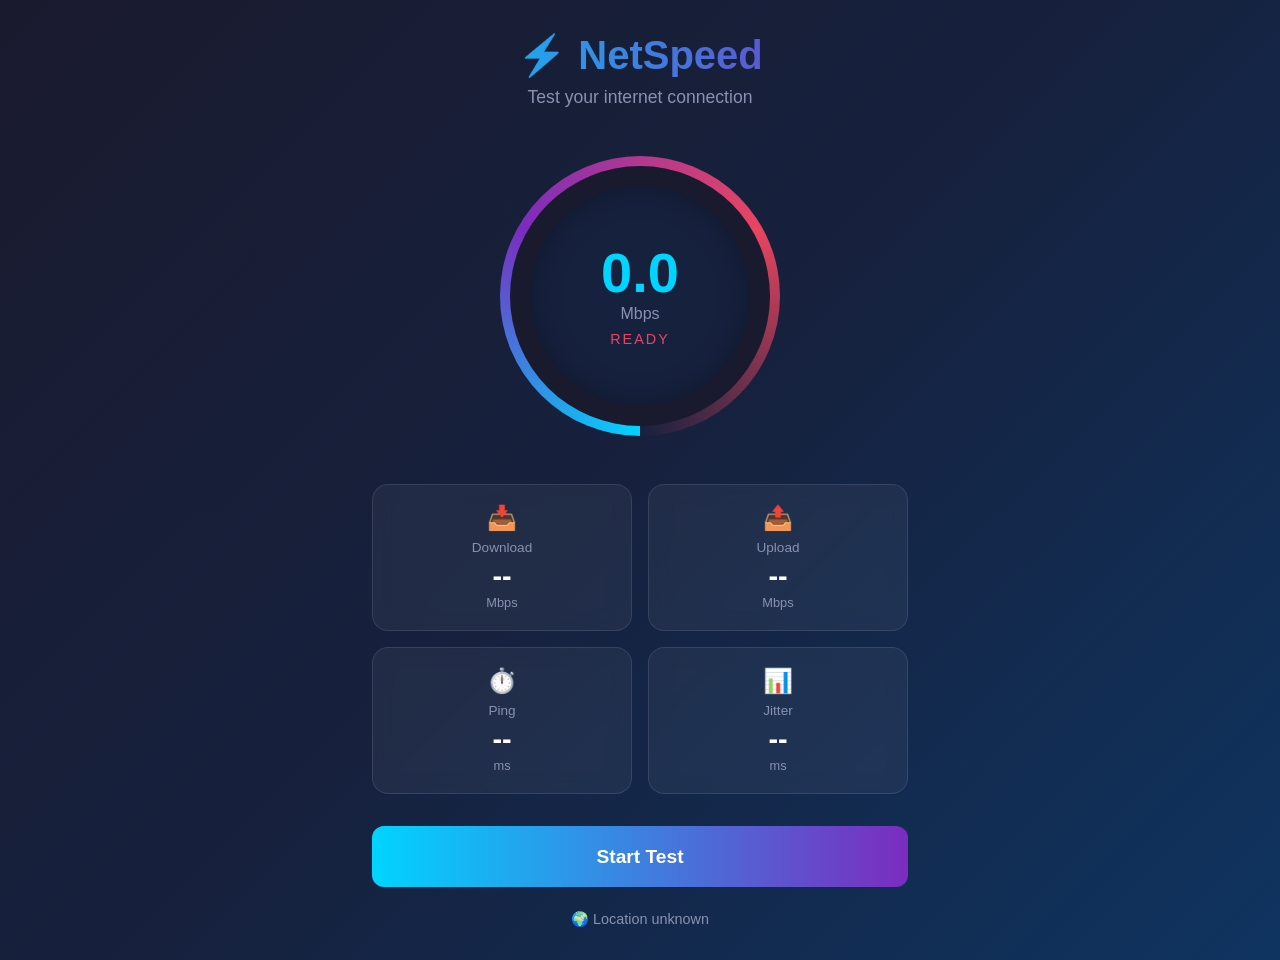
==== index.html @ 4a1c8ae5 "Add website favicon" ====
<!DOCTYPE html>
<html lang="en">
<head>
    <meta charset="UTF-8">
    <meta name="viewport" content="width=device-width, initial-scale=1.0">
    <title>NetSpeed - Network Speed Test</title>
    <link rel="stylesheet" href="style.css">
    <link rel="icon" type="image/png" href="favicon.png">
</head>
<body>
    <div class="container">
        <header>
            <h1>⚡ NetSpeed</h1>
            <p>Test your internet connection</p>
        </header>

        <div class="gauge-container">
            <div class="gauge">
                <div class="gauge-bg"></div>
                <div class="gauge-fill" id="gaugeFill"></div>
                <div class="gauge-center">
                    <span class="speed-value" id="speedValue">0.0</span>
                    <span class="speed-unit" id="speedUnit">Mbps</span>
                    <span class="test-label" id="testLabel">Ready</span>
                </div>
            </div>
        </div>

        <div class="results" id="results">
            <div class="result-card">
                <span class="result-icon">📥</span>
                <span class="result-label">Download</span>
                <span class="result-value" id="downloadResult">--</span>
                <span class="result-unit">Mbps</span>
            </div>
            <div class="result-card">
                <span class="result-icon">📤</span>
                <span class="result-label">Upload</span>
                <span class="result-value" id="uploadResult">--</span>
                <span class="result-unit">Mbps</span>
            </div>
            <div class="result-card">
                <span class="result-icon">⏱️</span>
                <span class="result-label">Ping</span>
                <span class="result-value" id="pingResult">--</span>
                <span class="result-unit">ms</span>
            </div>
            <div class="result-card">
                <span class="result-icon">📊</span>
                <span class="result-label">Jitter</span>
                <span class="result-value" id="jitterResult">--</span>
                <span class="result-unit">ms</span>
            </div>
        </div>

        <button class="start-btn" id="startBtn" onclick="startTest()">
            <span class="btn-text">Start Test</span>
            <div class="btn-loader" id="btnLoader"></div>
        </button>

        <div class="server-info">
            <span id="serverLocation">🌍 Detecting location...</span>
        </div>
    </div>

    <script src="app.js"></script>
</body>
</html>
---- style.css ----
* {
    margin: 0;
    padding: 0;
    box-sizing: border-box;
}

body {
    font-family: -apple-system, BlinkMacSystemFont, 'Segoe UI', Roboto, sans-serif;
    background: linear-gradient(135deg, #1a1a2e 0%, #16213e 50%, #0f3460 100%);
    min-height: 100vh;
    color: #fff;
    display: flex;
    justify-content: center;
    align-items: center;
}

.container {
    width: 90%;
    max-width: 600px;
    padding: 2rem;
    text-align: center;
}

header h1 {
    font-size: 2.5rem;
    margin-bottom: 0.5rem;
    background: linear-gradient(90deg, #00d4ff, #7b2cbf);
    -webkit-background-clip: text;
    background-clip: text;
    -webkit-text-fill-color: transparent;
}

header p {
    color: #8892b0;
    font-size: 1.1rem;
}

.gauge-container {
    margin: 3rem 0;
    position: relative;
}

.gauge {
    width: 280px;
    height: 280px;
    margin: 0 auto;
    position: relative;
    border-radius: 50%;
    background: conic-gradient(
        from 180deg,
        #00d4ff 0deg,
        #7b2cbf 120deg,
        #e94560 240deg,
        transparent 360deg
    );
    padding: 10px;
}

.gauge-bg {
    position: absolute;
    inset: 10px;
    background: #1a1a2e;
    border-radius: 50%;
    z-index: 1;
}

.gauge-fill {
    position: absolute;
    inset: 20px;
    border-radius: 50%;
    background: conic-gradient(
        from 180deg,
        transparent 0deg,
        #00d4ff var(--fill, 0deg),
        transparent var(--fill, 0deg)
    );
    z-index: 2;
    transition: --fill 0.3s ease;
}

.gauge-center {
    position: absolute;
    inset: 30px;
    background: #16213e;
    border-radius: 50%;
    z-index: 3;
    display: flex;
    flex-direction: column;
    justify-content: center;
    align-items: center;
    box-shadow: inset 0 0 30px rgba(0,0,0,0.3);
}

.speed-value {
    font-size: 3.5rem;
    font-weight: 700;
    color: #00d4ff;
    line-height: 1;
}

.speed-unit {
    font-size: 1rem;
    color: #8892b0;
    margin-top: 0.3rem;
}

.test-label {
    font-size: 0.9rem;
    color: #e94560;
    margin-top: 0.5rem;
    text-transform: uppercase;
    letter-spacing: 2px;
}

.results {
    display: grid;
    grid-template-columns: repeat(2, 1fr);
    gap: 1rem;
    margin: 2rem 0;
}

.result-card {
    background: rgba(255,255,255,0.05);
    border: 1px solid rgba(255,255,255,0.1);
    border-radius: 16px;
    padding: 1.2rem;
    backdrop-filter: blur(10px);
    transition: transform 0.2s, border-color 0.2s;
}

.result-card:hover {
    transform: translateY(-3px);
    border-color: rgba(0,212,255,0.3);
}

.result-icon {
    font-size: 1.5rem;
    display: block;
    margin-bottom: 0.5rem;
}

.result-label {
    font-size: 0.85rem;
    color: #8892b0;
    display: block;
    margin-bottom: 0.3rem;
}

.result-value {
    font-size: 1.8rem;
    font-weight: 700;
    color: #fff;
    display: block;
}

.result-unit {
    font-size: 0.8rem;
    color: #8892b0;
}

.start-btn {
    width: 100%;
    padding: 1.2rem;
    font-size: 1.2rem;
    font-weight: 600;
    color: #fff;
    background: linear-gradient(90deg, #00d4ff, #7b2cbf);
    border: none;
    border-radius: 12px;
    cursor: pointer;
    position: relative;
    overflow: hidden;
    transition: transform 0.2s, box-shadow 0.2s;
}

.start-btn:hover:not(:disabled) {
    transform: translateY(-2px);
    box-shadow: 0 10px 30px rgba(0,212,255,0.3);
}

.start-btn:disabled {
    opacity: 0.7;
    cursor: not-allowed;
}

.btn-loader {
    display: none;
    width: 20px;
    height: 20px;
    border: 2px solid transparent;
    border-top-color: #fff;
    border-radius: 50%;
    animation: spin 0.8s linear infinite;
    position: absolute;
    right: 1.5rem;
    top: 50%;
    transform: translateY(-50%);
}

.btn-loader.active {
    display: block;
}

@keyframes spin {
    to { transform: translateY(-50%) rotate(360deg); }
}

.server-info {
    margin-top: 1.5rem;
    color: #8892b0;
    font-size: 0.9rem;
}

/* Responsive */
@media (max-width: 480px) {
    .gauge {
        width: 240px;
        height: 240px;
    }
    .speed-value {
        font-size: 2.8rem;
    }
    .results {
        grid-template-columns: 1fr;
    }
}
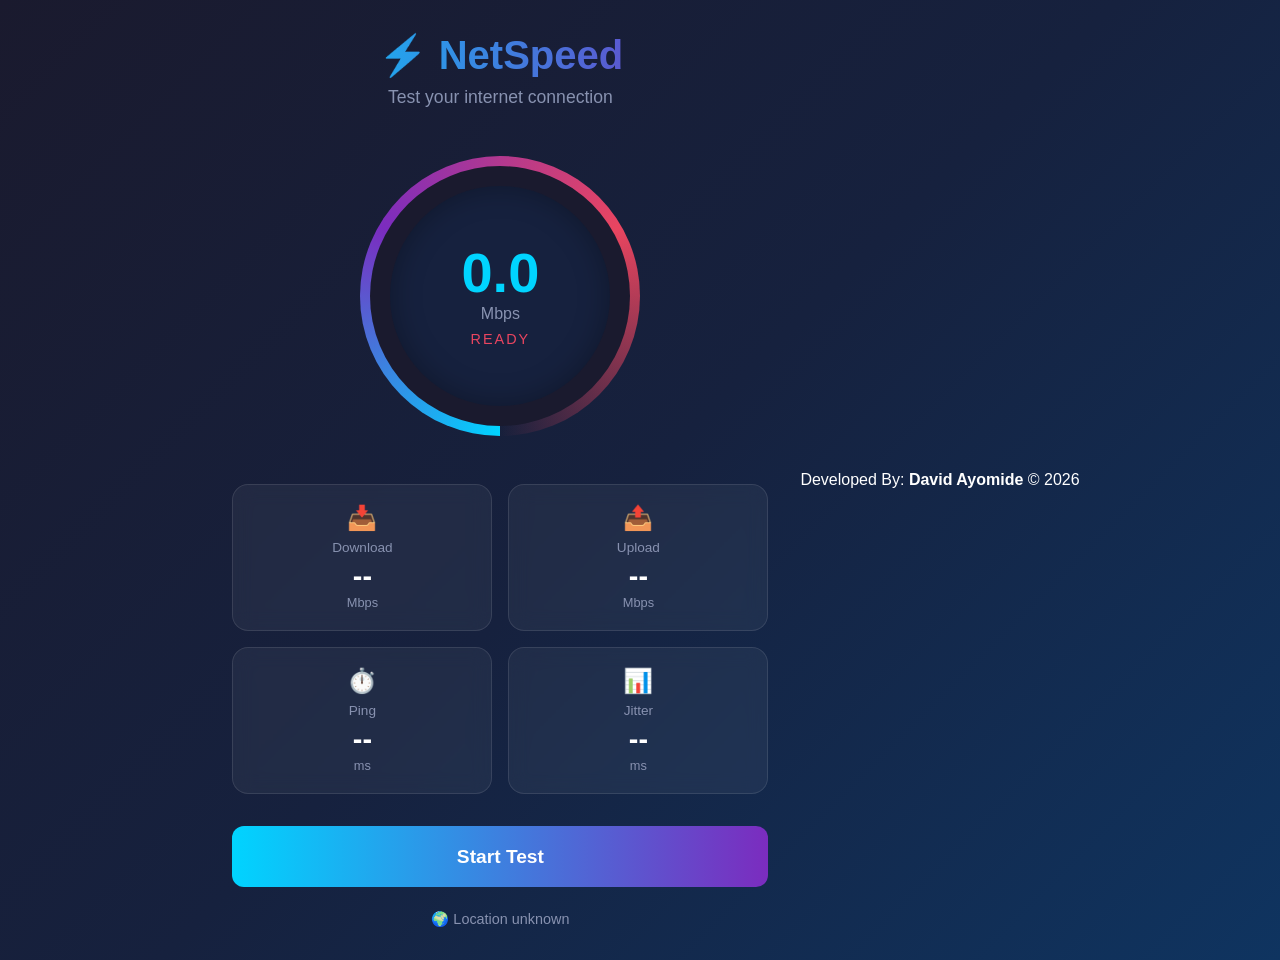
==== commit dd690f29: "footer" ====
--- a/index.html
+++ b/index.html
@@ -1,9 +1,11 @@
+
 <!DOCTYPE html>
 <html lang="en">
 <head>
     <meta charset="UTF-8">
     <meta name="viewport" content="width=device-width, initial-scale=1.0">
     <title>NetSpeed - Network Speed Test</title>
+    <link rel="icon" href="data:image/svg+xml,<svg xmlns=%22http://www.w3.org/2000/svg%22 viewBox=%220 0 100 100%22><text y=%22.9em%22 font-size=%2290%22>⚡</text></svg>">
     <link rel="stylesheet" href="style.css">
     <link rel="icon" type="image/png" href="favicon.png">
 </head>
@@ -62,6 +64,16 @@
             <span id="serverLocation">🌍 Detecting location...</span>
         </div>
     </div>
+<footer>
+  <p>
+    Developed By: <strong>David Ayomide</strong> &copy;
+    <span id="year"></span>
+  </p>
+</footer>
+
+<script>
+  document.getElementById("year").textContent = new Date().getFullYear();
+</script>
 
     <script src="app.js"></script>
 </body>
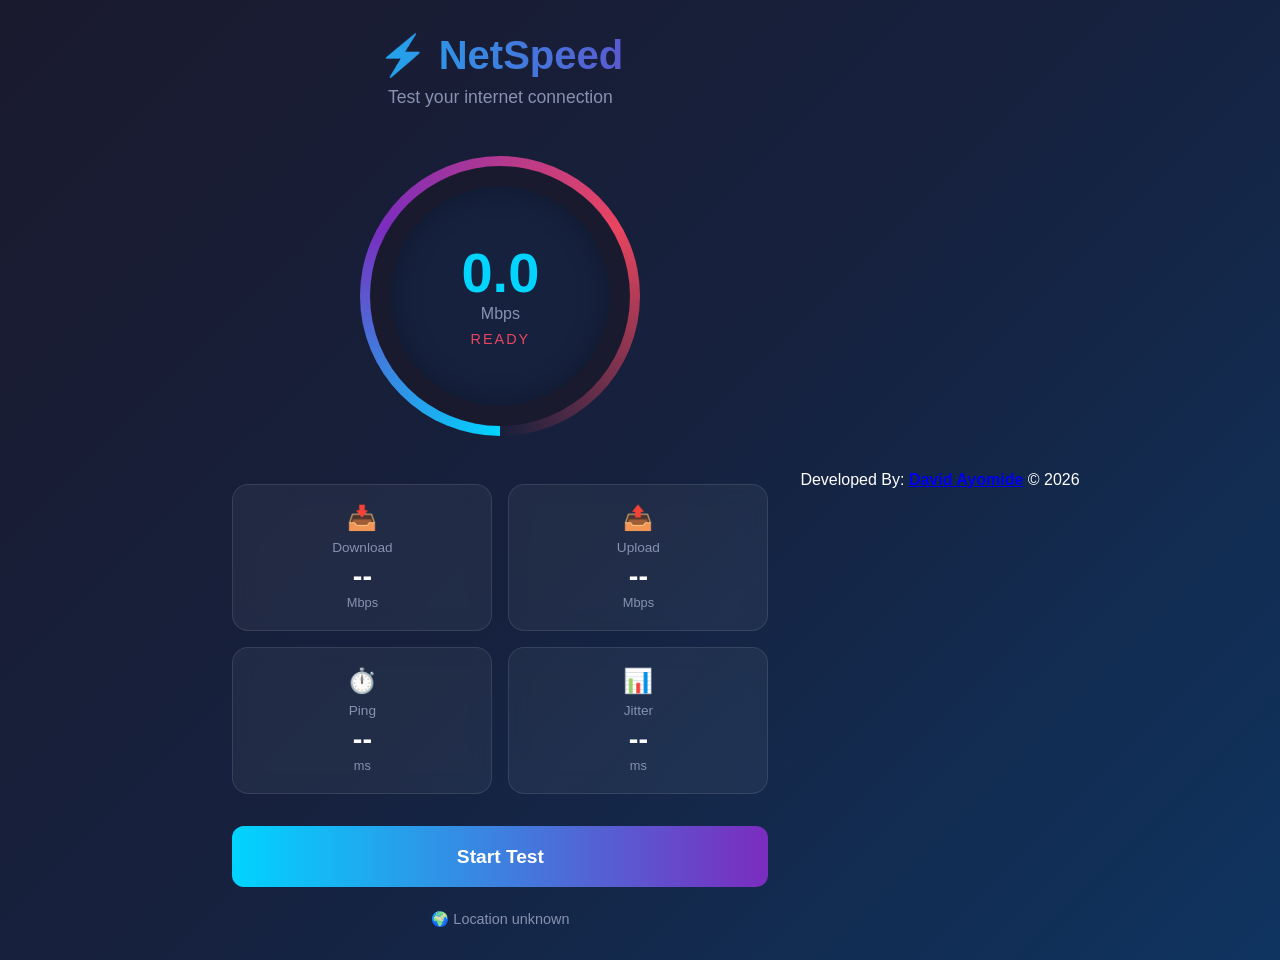
==== commit 17d39dd9: "push" ====
--- a/index.html
+++ b/index.html
@@ -1,10 +1,27 @@
-
 <!DOCTYPE html>
 <html lang="en">
 <head>
     <meta charset="UTF-8">
     <meta name="viewport" content="width=device-width, initial-scale=1.0">
-    <title>NetSpeed - Network Speed Test</title>
+    <title>NetSpeed Test – Free Internet Speed Test (Download, Upload, Ping)</title>
+    <meta name="description" content="Test your internet speed for free with NetSpeed. Instantly check download speed, upload speed, ping, and jitter — no signup, no ads, works on any device.">
+    <meta name="keywords" content="internet speed test, network speed test, download speed, upload speed, ping test, free speed test">
+    <meta name="author" content="David Ayomide">
+    <link rel="canonical" href="https://d9118268-ai.github.io/netspeed-test/">
+
+    <!-- Open Graph / social sharing -->
+    <meta property="og:type" content="website">
+    <meta property="og:title" content="NetSpeed Test – Free Internet Speed Test">
+    <meta property="og:description" content="Check your download, upload, ping, and jitter instantly. Free, fast, and no signup required.">
+    <meta property="og:url" content="https://d9118268-ai.github.io/netspeed-test/">
+    <meta property="og:image" content="https://d9118268-ai.github.io/netspeed-test/favicon.png">
+
+    <!-- Twitter card -->
+    <meta name="twitter:card" content="summary">
+    <meta name="twitter:title" content="NetSpeed Test – Free Internet Speed Test">
+    <meta name="twitter:description" content="Check your download, upload, ping, and jitter instantly. Free, fast, and no signup required.">
+    <meta name="twitter:image" content="https://d9118268-ai.github.io/netspeed-test/favicon.png">
+
     <link rel="icon" href="data:image/svg+xml,<svg xmlns=%22http://www.w3.org/2000/svg%22 viewBox=%220 0 100 100%22><text y=%22.9em%22 font-size=%2290%22>⚡</text></svg>">
     <link rel="stylesheet" href="style.css">
     <link rel="icon" type="image/png" href="favicon.png">
@@ -66,11 +83,10 @@
     </div>
 <footer>
   <p>
-    Developed By: <strong>David Ayomide</strong> &copy;
+    Developed By: <a href="https://d9118268-ai.github.io/d9118268.github.io/" target="_blank" rel="noopener noreferrer"><strong>David Ayomide</strong></a> &copy;
     <span id="year"></span>
   </p>
 </footer>
-
 <script>
   document.getElementById("year").textContent = new Date().getFullYear();
 </script>
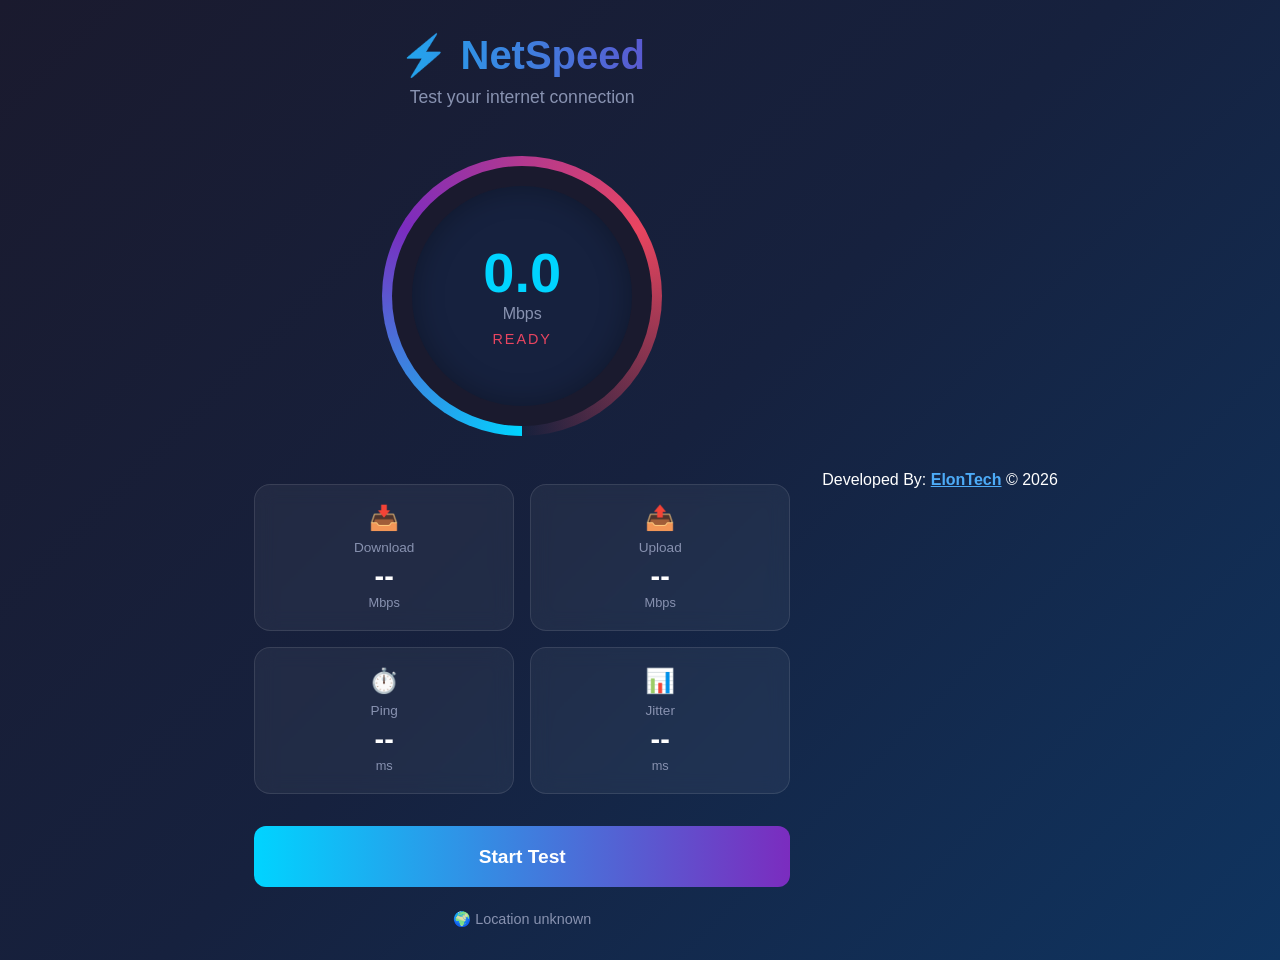
==== commit 04d9caf8: "go" ====
--- a/index.html
+++ b/index.html
@@ -83,7 +83,7 @@
     </div>
 <footer>
   <p>
-    Developed By: <a href="https://d9118268-ai.github.io/d9118268.github.io/" target="_blank" rel="noopener noreferrer"><strong>David Ayomide</strong></a> &copy;
+    Developed By: <a href="https://d9118268-ai.github.io/d9118268.github.io/" target="_blank" rel="noopener noreferrer"><strong>ElonTech</strong></a> &copy;
     <span id="year"></span>
   </p>
 </footer>
--- a/style.css
+++ b/style.css
@@ -223,4 +223,8 @@
     .results {
         grid-template-columns: 1fr;
     }
+}
+footer a {
+  color: #4dabf7;
+  text-decoration: underline;
 }
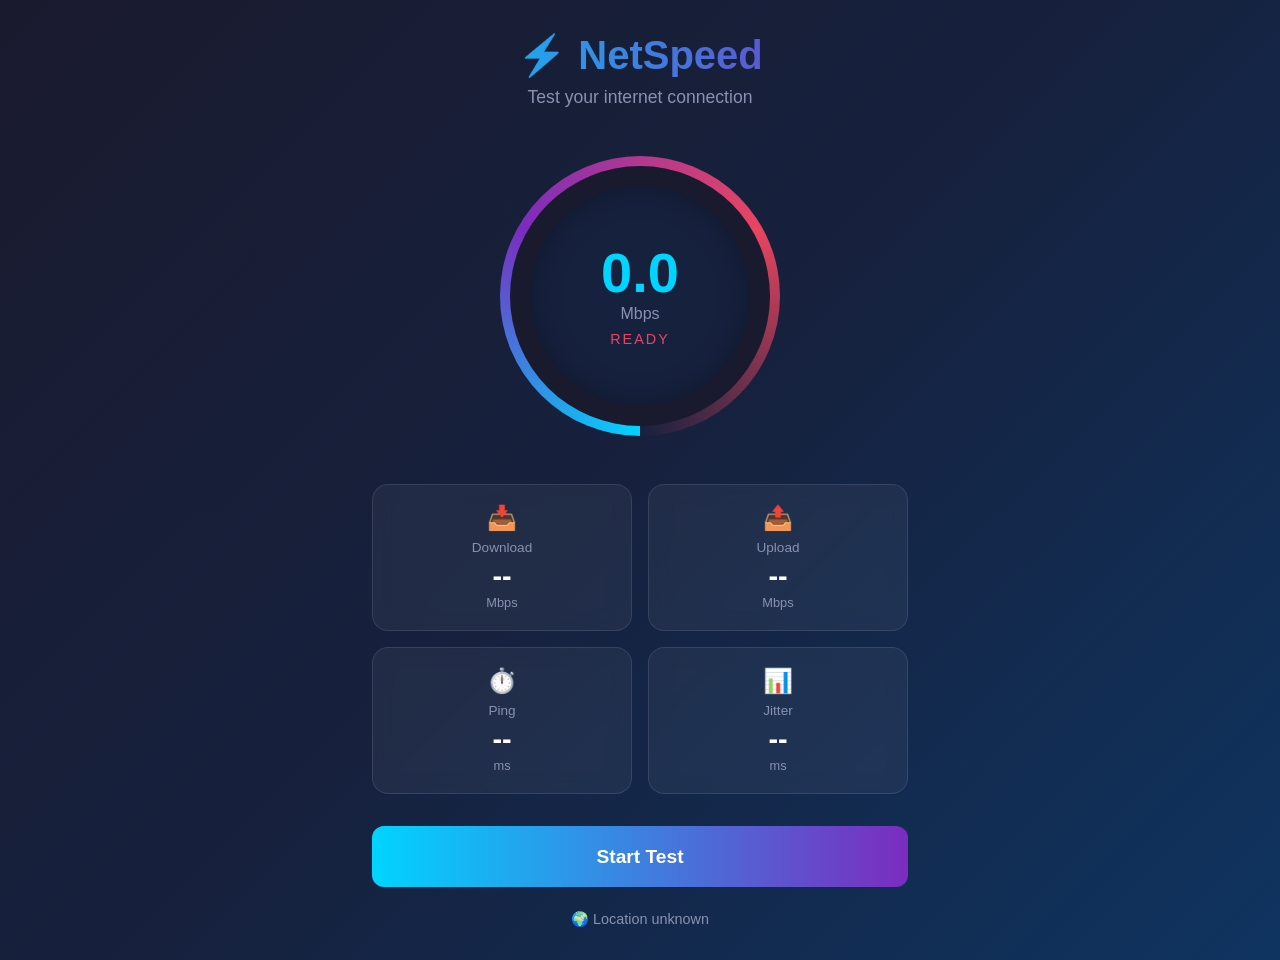
==== commit d004a07d: "g" ====
--- a/index.html
+++ b/index.html
@@ -1,6 +1,7 @@
 <!DOCTYPE html>
 <html lang="en">
 <head>
+    <meta name="yandex-verification" content="7082dc0da8ff8882" />
     <meta charset="UTF-8">
     <meta name="viewport" content="width=device-width, initial-scale=1.0">
     <title>NetSpeed Test – Free Internet Speed Test (Download, Upload, Ping)</title>
@@ -81,12 +82,7 @@
             <span id="serverLocation">🌍 Detecting location...</span>
         </div>
     </div>
-<footer>
-  <p>
-    Developed By: <a href="https://d9118268-ai.github.io/d9118268.github.io/" target="_blank" rel="noopener noreferrer"><strong>ElonTech</strong></a> &copy;
-    <span id="year"></span>
-  </p>
-</footer>
+
 <script>
   document.getElementById("year").textContent = new Date().getFullYear();
 </script>
